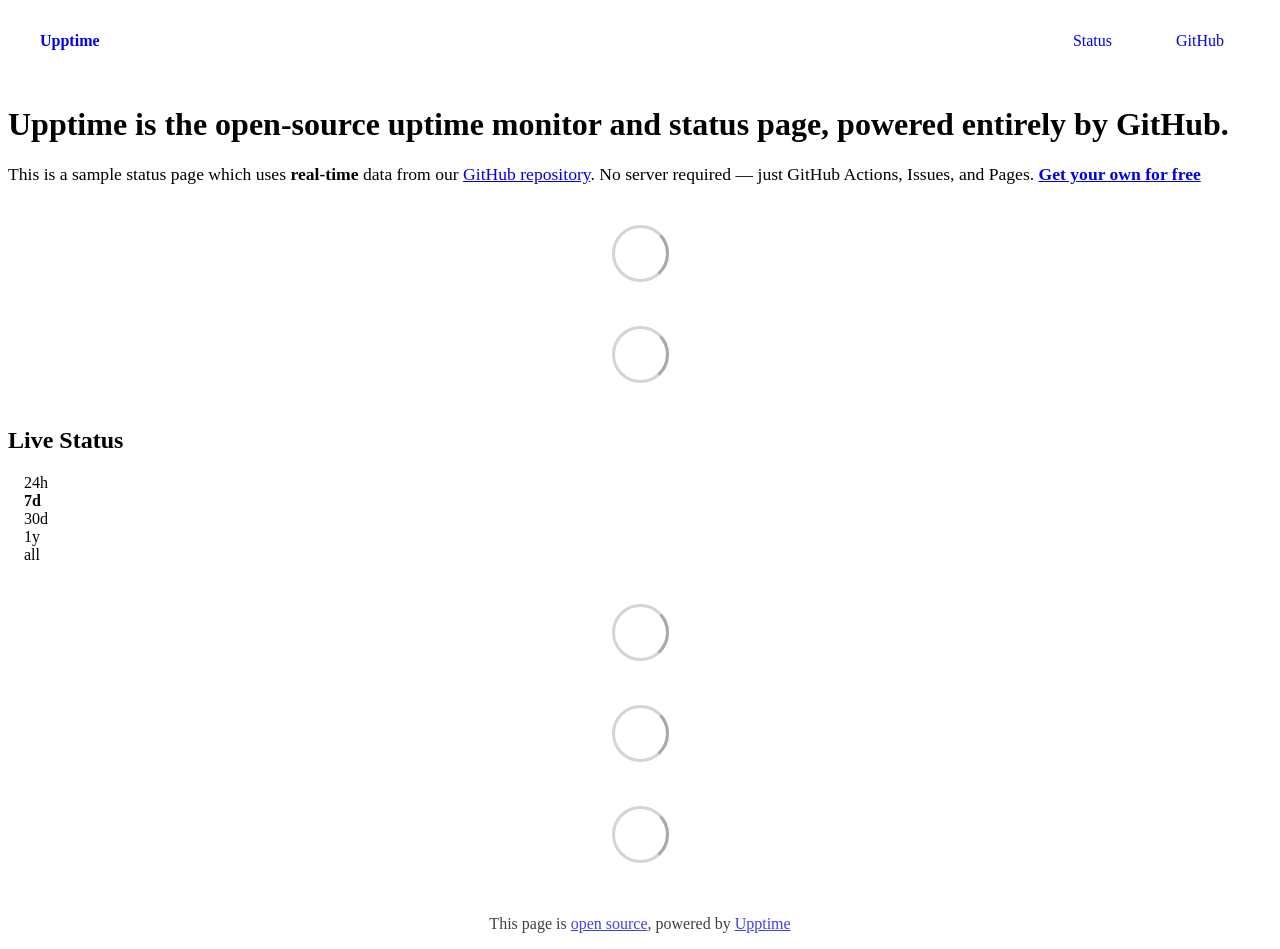
==== index.html @ 529dd0ad "Initialize gh-pages" ====
<!DOCTYPE html> <html lang=en> <head> <meta charset=utf-8> <meta content="width=device-width,initial-scale=1" name=viewport> <meta content=#333333 name=theme-color> <base href=/ > <link href=manifest.json rel=manifest crossorigin=use-credentials> <script>__SAPPER__={baseUrl:"",preloaded:[void 0,{}]};if('serviceWorker' in navigator)navigator.serviceWorker.register('/service-worker.js');(function(){try{eval("async function x(){}");var main="/client/client.cb2ce152.js"}catch(e){main="/client/legacy/client.206c30a7.js"};var s=document.createElement("script");try{new Function("if(0)import('')")();s.src=main;s.type="module";s.crossOrigin="use-credentials";}catch(e){s.src="/client/shimport@2.0.5.js";s.setAttribute("data-main",main);}document.head.appendChild(s);}());</script> <link href=client/client-31a52aa5.css rel=stylesheet><link href=client/createOctokit-a85f76c7.css rel=stylesheet><link href=client/index-b0b6455a.css rel=stylesheet> <title>Upptime</title> <script>// If `prefers-color-scheme` is not supported, fall back to light mode.
      // In this case, light.css will be downloaded with `highest` priority.
      if (typeof window !== "undefined" && typeof document !== "undefined" && "matchMedia" in window && window.matchMedia('(prefers-color-scheme: dark)').media === 'not all') {
        document.documentElement.style.display = 'none';
        document.head.insertAdjacentHTML(
          'beforeend',
          '<link rel="stylesheet" href={`${config.path}/themes/light.css`} onload="document.documentElement.style.display = \'\'">',
        );
      } </script> <link href=https://demo.upptime.js.org/themes/light.css rel=stylesheet media=(prefers-color-scheme:light)> <link href=https://demo.upptime.js.org/themes/dark.css rel=stylesheet media=(prefers-color-scheme:dark)><link href=https://demo.upptime.js.org/global.css rel=stylesheet><link href=https://raw.githubusercontent.com/upptime/upptime/master/assets/upptime-icon.svg rel=icon type=image/svg><link href=/logo-192.png rel=icon type=image/png> <link href=/client/client.cb2ce152.js rel=modulepreload as=script crossorigin=use-credentials><link href=/client/client-31a52aa5.css rel=preload as=style><link href=/client/index.ce250b01.js rel=modulepreload as=script crossorigin=use-credentials><link href=/client/createOctokit.9f2df773.js rel=modulepreload as=script crossorigin=use-credentials><link href=/client/inject_styles.803b7e80.js rel=modulepreload as=script crossorigin=use-credentials><link href=/client/createOctokit-a85f76c7.css rel=preload as=style><link href=/client/index-b0b6455a.css rel=preload as=style></head> <body> <div id=sapper> <nav class=svelte-a08hsz><div class="svelte-a08hsz container"><div><a href=https://demo.upptime.js.org class="svelte-a08hsz logo"><img alt="" class=svelte-a08hsz src=https://raw.githubusercontent.com/upptime/upptime.js.org/master/static/img/icon.svg> <div>Upptime</div></a></div> <ul class=svelte-a08hsz><li><a href=/ class=svelte-a08hsz target=_self aria-current=page>Status</a> <li><a href=https://github.com/upptime/upptime class=svelte-a08hsz target=_self>GitHub</a> </li> </ul></div> </nav> <main class=container> <header class=svelte-ngkazm><h1><strong>Upptime</strong> is the open-source uptime monitor and status page, powered entirely by GitHub.</h1> <p class="svelte-ngkazm lead">This is a sample status page which uses <strong>real-time</strong> data from our <a href=https://github.com/upptime/upptime>GitHub repository</a>. No server required — just GitHub Actions, Issues, and Pages. <a href=https://github.com/upptime/upptime><strong>Get your own for free</strong></a></header> <section class=svelte-8lnl4f><div class="svelte-68jxue loading"><svg class=svelte-68jxue height=38 stroke=#aaa width=38 xmlns=http://www.w3.org/2000/svg><g fill=none fill-rule=evenodd><g stroke-width=2 transform="translate(1 1)"><circle cx=18 cy=18 r=18 stroke-opacity=.5></circle><path d="M36 18c0-9.94-8.06-18-18-18"><animateTransform attributeName=transform dur=1s from="0 18 18" repeatCount=indefinite to="360 18 18" type=rotate></animateTransform></path></g></g></svg></div> </section> <section class=svelte-8lnl4f><div class="svelte-68jxue loading"><svg class=svelte-68jxue height=38 stroke=#aaa width=38 xmlns=http://www.w3.org/2000/svg><g fill=none fill-rule=evenodd><g stroke-width=2 transform="translate(1 1)"><circle cx=18 cy=18 r=18 stroke-opacity=.5></circle><path d="M36 18c0-9.94-8.06-18-18-18"><animateTransform attributeName=transform dur=1s from="0 18 18" repeatCount=indefinite to="360 18 18" type=rotate></animateTransform></path></g></g></svg></div> </section> <div class="svelte-fqsq6s f changed"><h2>Live Status</h2> <form class="svelte-fqsq6s f r"><div><input class=svelte-fqsq6s id=data_day name=d type=radio value=day><label class=svelte-fqsq6s for=data_day>24h</label></div> <div><input class=svelte-fqsq6s id=data_week name=d type=radio value=week checked><label class=svelte-fqsq6s for=data_week>7d</label></div> <div><input class=svelte-fqsq6s id=data_month name=d type=radio value=month><label class=svelte-fqsq6s for=data_month>30d</label></div> <div><input class=svelte-fqsq6s id=data_year name=d type=radio value=year><label class=svelte-fqsq6s for=data_year>1y</label></div> <div><input class=svelte-fqsq6s id=data_all name=d type=radio value=all><label class=svelte-fqsq6s for=data_all>all</label></div></form></div> <section class="svelte-fqsq6s live-status"><div class="svelte-68jxue loading"><svg class=svelte-68jxue height=38 stroke=#aaa width=38 xmlns=http://www.w3.org/2000/svg><g fill=none fill-rule=evenodd><g stroke-width=2 transform="translate(1 1)"><circle cx=18 cy=18 r=18 stroke-opacity=.5></circle><path d="M36 18c0-9.94-8.06-18-18-18"><animateTransform attributeName=transform dur=1s from="0 18 18" repeatCount=indefinite to="360 18 18" type=rotate></animateTransform></path></g></g></svg></div> </section> <section><div class="svelte-68jxue loading"><svg class=svelte-68jxue height=38 stroke=#aaa width=38 xmlns=http://www.w3.org/2000/svg><g fill=none fill-rule=evenodd><g stroke-width=2 transform="translate(1 1)"><circle cx=18 cy=18 r=18 stroke-opacity=.5></circle><path d="M36 18c0-9.94-8.06-18-18-18"><animateTransform attributeName=transform dur=1s from="0 18 18" repeatCount=indefinite to="360 18 18" type=rotate></animateTransform></path></g></g></svg></div> </section> <section><div class="svelte-68jxue loading"><svg class=svelte-68jxue height=38 stroke=#aaa width=38 xmlns=http://www.w3.org/2000/svg><g fill=none fill-rule=evenodd><g stroke-width=2 transform="translate(1 1)"><circle cx=18 cy=18 r=18 stroke-opacity=.5></circle><path d="M36 18c0-9.94-8.06-18-18-18"><animateTransform attributeName=transform dur=1s from="0 18 18" repeatCount=indefinite to="360 18 18" type=rotate></animateTransform></path></g></g></svg></div></section></main> <footer class=svelte-jbr799><p>This page is <a href=https://github.com/upptime/upptime>open source</a>, powered by <a href=https://upptime.js.org>Upptime</a></p> </footer></div> <script> try {
        if (typeof window !== "undefined" && window.navigator && navigator.serviceWorker) {
          navigator.serviceWorker.getRegistrations().then(function (registrations) {
            for (let registration of registrations) {
              registration.unregister();
            }
          });
        }
        if (typeof window !== "undefined" && "caches" in window) {
          caches.keys().then(function (keyList) {
            return Promise.all(
              keyList.map(function (key) {
                return caches.delete(key);
              })
            );
          });
        }
      } catch (error) {} </script>
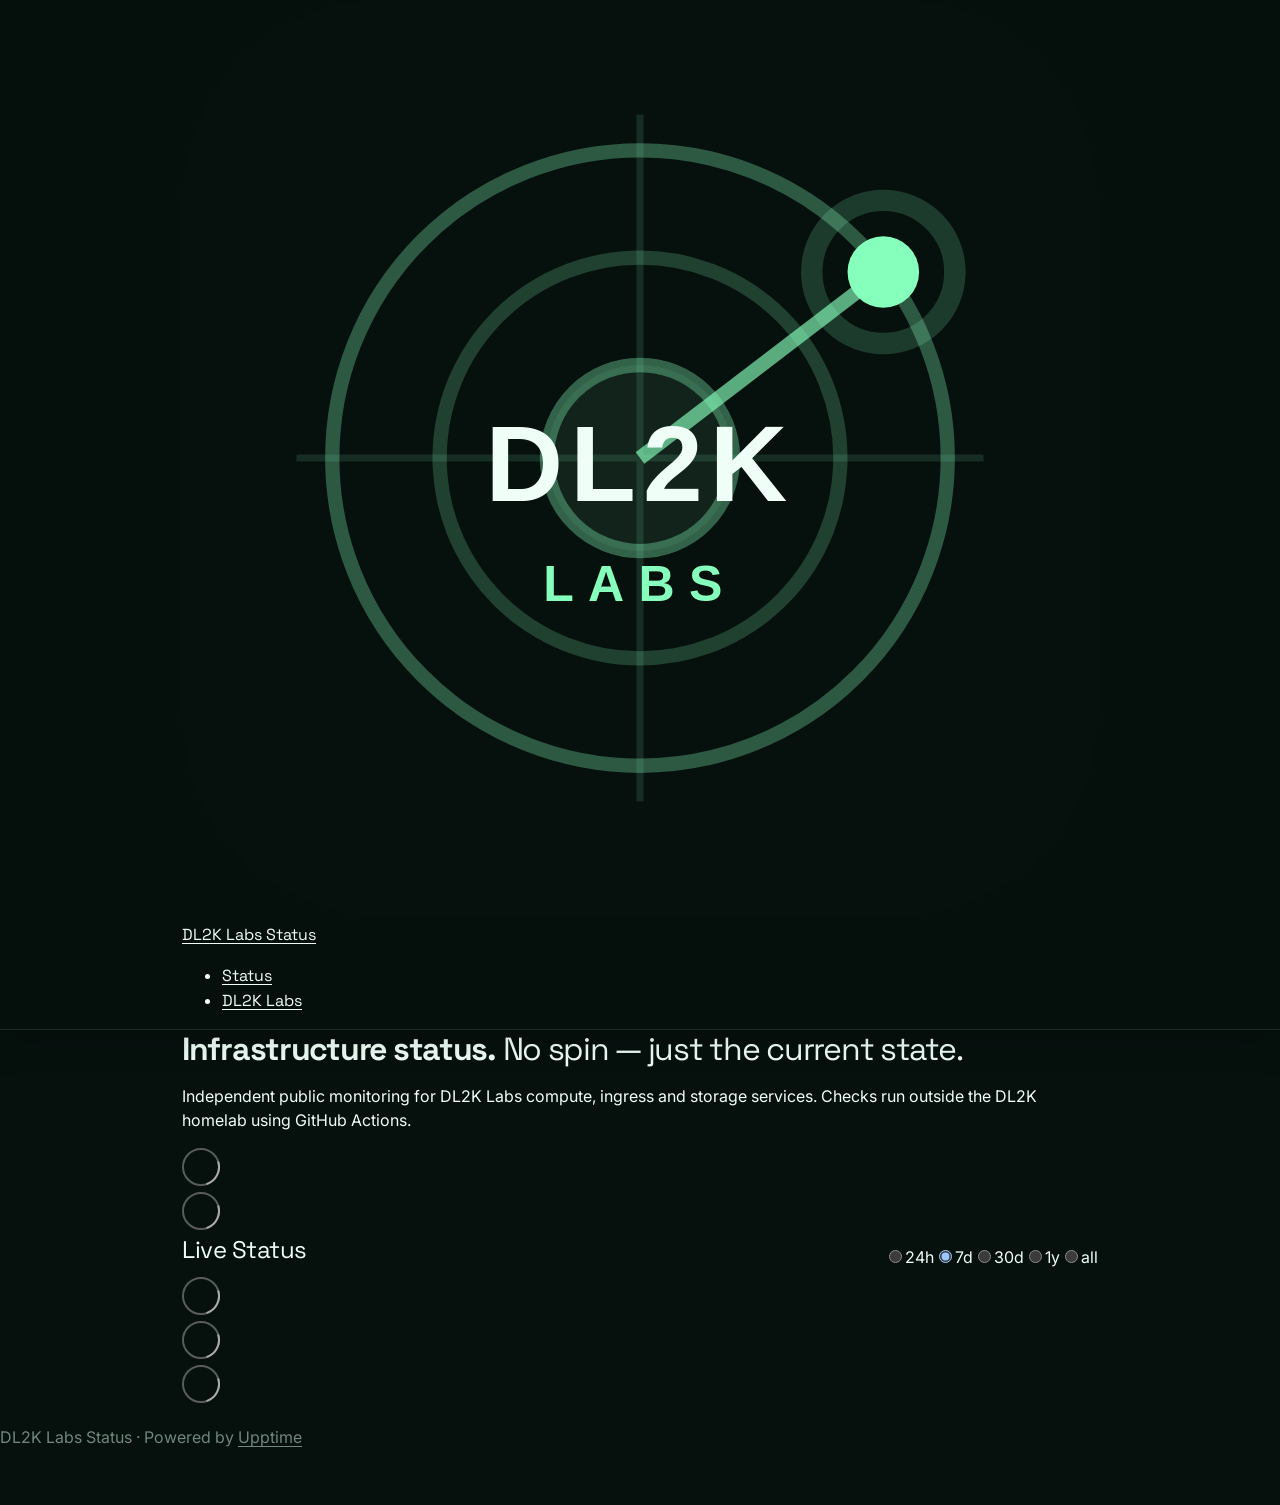
==== commit cf01805d: "deploy: d596fcc465386e7c47eb6f2a644fae787f3af23a" ====
--- a/index.html
+++ b/index.html
@@ -1,12 +1,4 @@
-<!DOCTYPE html> <html lang=en> <head> <meta charset=utf-8> <meta content="width=device-width,initial-scale=1" name=viewport> <meta content=#333333 name=theme-color> <base href=/ > <link href=manifest.json rel=manifest crossorigin=use-credentials> <script>__SAPPER__={baseUrl:"",preloaded:[void 0,{}]};if('serviceWorker' in navigator)navigator.serviceWorker.register('/service-worker.js');(function(){try{eval("async function x(){}");var main="/client/client.cb2ce152.js"}catch(e){main="/client/legacy/client.206c30a7.js"};var s=document.createElement("script");try{new Function("if(0)import('')")();s.src=main;s.type="module";s.crossOrigin="use-credentials";}catch(e){s.src="/client/shimport@2.0.5.js";s.setAttribute("data-main",main);}document.head.appendChild(s);}());</script> <link href=client/client-31a52aa5.css rel=stylesheet><link href=client/createOctokit-a85f76c7.css rel=stylesheet><link href=client/index-b0b6455a.css rel=stylesheet> <title>Upptime</title> <script>// If `prefers-color-scheme` is not supported, fall back to light mode.
-      // In this case, light.css will be downloaded with `highest` priority.
-      if (typeof window !== "undefined" && typeof document !== "undefined" && "matchMedia" in window && window.matchMedia('(prefers-color-scheme: dark)').media === 'not all') {
-        document.documentElement.style.display = 'none';
-        document.head.insertAdjacentHTML(
-          'beforeend',
-          '<link rel="stylesheet" href={`${config.path}/themes/light.css`} onload="document.documentElement.style.display = \'\'">',
-        );
-      } </script> <link href=https://demo.upptime.js.org/themes/light.css rel=stylesheet media=(prefers-color-scheme:light)> <link href=https://demo.upptime.js.org/themes/dark.css rel=stylesheet media=(prefers-color-scheme:dark)><link href=https://demo.upptime.js.org/global.css rel=stylesheet><link href=https://raw.githubusercontent.com/upptime/upptime/master/assets/upptime-icon.svg rel=icon type=image/svg><link href=/logo-192.png rel=icon type=image/png> <link href=/client/client.cb2ce152.js rel=modulepreload as=script crossorigin=use-credentials><link href=/client/client-31a52aa5.css rel=preload as=style><link href=/client/index.ce250b01.js rel=modulepreload as=script crossorigin=use-credentials><link href=/client/createOctokit.9f2df773.js rel=modulepreload as=script crossorigin=use-credentials><link href=/client/inject_styles.803b7e80.js rel=modulepreload as=script crossorigin=use-credentials><link href=/client/createOctokit-a85f76c7.css rel=preload as=style><link href=/client/index-b0b6455a.css rel=preload as=style></head> <body> <div id=sapper> <nav class=svelte-a08hsz><div class="svelte-a08hsz container"><div><a href=https://demo.upptime.js.org class="svelte-a08hsz logo"><img alt="" class=svelte-a08hsz src=https://raw.githubusercontent.com/upptime/upptime.js.org/master/static/img/icon.svg> <div>Upptime</div></a></div> <ul class=svelte-a08hsz><li><a href=/ class=svelte-a08hsz target=_self aria-current=page>Status</a> <li><a href=https://github.com/upptime/upptime class=svelte-a08hsz target=_self>GitHub</a> </li> </ul></div> </nav> <main class=container> <header class=svelte-ngkazm><h1><strong>Upptime</strong> is the open-source uptime monitor and status page, powered entirely by GitHub.</h1> <p class="svelte-ngkazm lead">This is a sample status page which uses <strong>real-time</strong> data from our <a href=https://github.com/upptime/upptime>GitHub repository</a>. No server required — just GitHub Actions, Issues, and Pages. <a href=https://github.com/upptime/upptime><strong>Get your own for free</strong></a></header> <section class=svelte-8lnl4f><div class="svelte-68jxue loading"><svg class=svelte-68jxue height=38 stroke=#aaa width=38 xmlns=http://www.w3.org/2000/svg><g fill=none fill-rule=evenodd><g stroke-width=2 transform="translate(1 1)"><circle cx=18 cy=18 r=18 stroke-opacity=.5></circle><path d="M36 18c0-9.94-8.06-18-18-18"><animateTransform attributeName=transform dur=1s from="0 18 18" repeatCount=indefinite to="360 18 18" type=rotate></animateTransform></path></g></g></svg></div> </section> <section class=svelte-8lnl4f><div class="svelte-68jxue loading"><svg class=svelte-68jxue height=38 stroke=#aaa width=38 xmlns=http://www.w3.org/2000/svg><g fill=none fill-rule=evenodd><g stroke-width=2 transform="translate(1 1)"><circle cx=18 cy=18 r=18 stroke-opacity=.5></circle><path d="M36 18c0-9.94-8.06-18-18-18"><animateTransform attributeName=transform dur=1s from="0 18 18" repeatCount=indefinite to="360 18 18" type=rotate></animateTransform></path></g></g></svg></div> </section> <div class="svelte-fqsq6s f changed"><h2>Live Status</h2> <form class="svelte-fqsq6s f r"><div><input class=svelte-fqsq6s id=data_day name=d type=radio value=day><label class=svelte-fqsq6s for=data_day>24h</label></div> <div><input class=svelte-fqsq6s id=data_week name=d type=radio value=week checked><label class=svelte-fqsq6s for=data_week>7d</label></div> <div><input class=svelte-fqsq6s id=data_month name=d type=radio value=month><label class=svelte-fqsq6s for=data_month>30d</label></div> <div><input class=svelte-fqsq6s id=data_year name=d type=radio value=year><label class=svelte-fqsq6s for=data_year>1y</label></div> <div><input class=svelte-fqsq6s id=data_all name=d type=radio value=all><label class=svelte-fqsq6s for=data_all>all</label></div></form></div> <section class="svelte-fqsq6s live-status"><div class="svelte-68jxue loading"><svg class=svelte-68jxue height=38 stroke=#aaa width=38 xmlns=http://www.w3.org/2000/svg><g fill=none fill-rule=evenodd><g stroke-width=2 transform="translate(1 1)"><circle cx=18 cy=18 r=18 stroke-opacity=.5></circle><path d="M36 18c0-9.94-8.06-18-18-18"><animateTransform attributeName=transform dur=1s from="0 18 18" repeatCount=indefinite to="360 18 18" type=rotate></animateTransform></path></g></g></svg></div> </section> <section><div class="svelte-68jxue loading"><svg class=svelte-68jxue height=38 stroke=#aaa width=38 xmlns=http://www.w3.org/2000/svg><g fill=none fill-rule=evenodd><g stroke-width=2 transform="translate(1 1)"><circle cx=18 cy=18 r=18 stroke-opacity=.5></circle><path d="M36 18c0-9.94-8.06-18-18-18"><animateTransform attributeName=transform dur=1s from="0 18 18" repeatCount=indefinite to="360 18 18" type=rotate></animateTransform></path></g></g></svg></div> </section> <section><div class="svelte-68jxue loading"><svg class=svelte-68jxue height=38 stroke=#aaa width=38 xmlns=http://www.w3.org/2000/svg><g fill=none fill-rule=evenodd><g stroke-width=2 transform="translate(1 1)"><circle cx=18 cy=18 r=18 stroke-opacity=.5></circle><path d="M36 18c0-9.94-8.06-18-18-18"><animateTransform attributeName=transform dur=1s from="0 18 18" repeatCount=indefinite to="360 18 18" type=rotate></animateTransform></path></g></g></svg></div></section></main> <footer class=svelte-jbr799><p>This page is <a href=https://github.com/upptime/upptime>open source</a>, powered by <a href=https://upptime.js.org>Upptime</a></p> </footer></div> <script> try {
+<!DOCTYPE html> <html lang=en> <head> <meta charset=utf-8> <meta content="width=device-width,initial-scale=1" name=viewport> <meta content=#333333 name=theme-color> <base href=/dl2k-labs-status/ > <link href=manifest.json rel=manifest crossorigin=use-credentials> <script>__SAPPER__={baseUrl:"/dl2k-labs-status",preloaded:[void 0,{}]};if('serviceWorker' in navigator)navigator.serviceWorker.register('/dl2k-labs-status/service-worker.js');(function(){try{eval("async function x(){}");var main="/dl2k-labs-status/client/client.25632f0f.js"}catch(e){main="/dl2k-labs-status/client/legacy/client.20a07dde.js"};var s=document.createElement("script");try{new Function("if(0)import('')")();s.src=main;s.type="module";s.crossOrigin="use-credentials";}catch(e){s.src="/dl2k-labs-status/client/shimport@2.0.5.js";s.setAttribute("data-main",main);}document.head.appendChild(s);}());</script> <link href=client/client-31a52aa5.css rel=stylesheet><link href=client/createOctokit-a85f76c7.css rel=stylesheet><link href=client/index-b0b6455a.css rel=stylesheet> <title>DL2K Labs Status</title><link href=https://dl2klab.github.io/dl2k-labs-status/dl2k-theme.css rel=stylesheet><link href=https://dl2klab.github.io/dl2k-labs-status/global.css rel=stylesheet><link href=https://dl2klab.github.io/dl2k-labs-status/dl2k-status-logo.svg rel=icon type=image/svg><link href=/logo-192.png rel=icon type=image/png><meta content="Public uptime, response-time and incident history for DL2K Labs infrastructure." name=description><meta content=#06100d name=theme-color><meta content=dark name=color-scheme><meta content="noindex, nofollow" name=robots> <link href=/dl2k-labs-status/client/client.25632f0f.js rel=modulepreload as=script crossorigin=use-credentials><link href=/dl2k-labs-status/client/client-31a52aa5.css rel=preload as=style><link href=/dl2k-labs-status/client/index.ac2a784e.js rel=modulepreload as=script crossorigin=use-credentials><link href=/dl2k-labs-status/client/createOctokit.62105e0c.js rel=modulepreload as=script crossorigin=use-credentials><link href=/dl2k-labs-status/client/inject_styles.803b7e80.js rel=modulepreload as=script crossorigin=use-credentials><link href=/dl2k-labs-status/client/createOctokit-a85f76c7.css rel=preload as=style><link href=/dl2k-labs-status/client/index-b0b6455a.css rel=preload as=style></head> <body> <div id=sapper> <nav class=svelte-a08hsz><div class="svelte-a08hsz container"><div><a href=https://dl2klab.github.io/dl2k-labs-status class="svelte-a08hsz logo"><img alt="" class=svelte-a08hsz src=https://dl2klab.github.io/dl2k-labs-status/dl2k-status-logo.svg> <div>DL2K Labs Status</div></a></div> <ul class=svelte-a08hsz><li><a href=/dl2k-labs-status/ class=svelte-a08hsz target=_self>Status</a> <li><a href=https://dl2klab.co.za/ class=svelte-a08hsz target=_self>DL2K Labs</a> </li> </ul></div> </nav> <main class=container> <header class=svelte-ngkazm><h1><strong>Infrastructure status.</strong> No spin — just the current state.</h1> <p class="svelte-ngkazm lead">Independent public monitoring for DL2K Labs compute, ingress and storage services. Checks run outside the DL2K homelab using GitHub Actions.</header> <section class=svelte-8lnl4f><div class="svelte-68jxue loading"><svg class=svelte-68jxue height=38 stroke=#aaa width=38 xmlns=http://www.w3.org/2000/svg><g fill=none fill-rule=evenodd><g stroke-width=2 transform="translate(1 1)"><circle cx=18 cy=18 r=18 stroke-opacity=.5></circle><path d="M36 18c0-9.94-8.06-18-18-18"><animateTransform attributeName=transform dur=1s from="0 18 18" repeatCount=indefinite to="360 18 18" type=rotate></animateTransform></path></g></g></svg></div> </section> <section class=svelte-8lnl4f><div class="svelte-68jxue loading"><svg class=svelte-68jxue height=38 stroke=#aaa width=38 xmlns=http://www.w3.org/2000/svg><g fill=none fill-rule=evenodd><g stroke-width=2 transform="translate(1 1)"><circle cx=18 cy=18 r=18 stroke-opacity=.5></circle><path d="M36 18c0-9.94-8.06-18-18-18"><animateTransform attributeName=transform dur=1s from="0 18 18" repeatCount=indefinite to="360 18 18" type=rotate></animateTransform></path></g></g></svg></div> </section> <div class="svelte-fqsq6s f changed"><h2>Live Status</h2> <form class="svelte-fqsq6s f r"><div><input class=svelte-fqsq6s id=data_day name=d type=radio value=day><label class=svelte-fqsq6s for=data_day>24h</label></div> <div><input class=svelte-fqsq6s id=data_week name=d type=radio value=week checked><label class=svelte-fqsq6s for=data_week>7d</label></div> <div><input class=svelte-fqsq6s id=data_month name=d type=radio value=month><label class=svelte-fqsq6s for=data_month>30d</label></div> <div><input class=svelte-fqsq6s id=data_year name=d type=radio value=year><label class=svelte-fqsq6s for=data_year>1y</label></div> <div><input class=svelte-fqsq6s id=data_all name=d type=radio value=all><label class=svelte-fqsq6s for=data_all>all</label></div></form></div> <section class="svelte-fqsq6s live-status"><div class="svelte-68jxue loading"><svg class=svelte-68jxue height=38 stroke=#aaa width=38 xmlns=http://www.w3.org/2000/svg><g fill=none fill-rule=evenodd><g stroke-width=2 transform="translate(1 1)"><circle cx=18 cy=18 r=18 stroke-opacity=.5></circle><path d="M36 18c0-9.94-8.06-18-18-18"><animateTransform attributeName=transform dur=1s from="0 18 18" repeatCount=indefinite to="360 18 18" type=rotate></animateTransform></path></g></g></svg></div> </section> <section><div class="svelte-68jxue loading"><svg class=svelte-68jxue height=38 stroke=#aaa width=38 xmlns=http://www.w3.org/2000/svg><g fill=none fill-rule=evenodd><g stroke-width=2 transform="translate(1 1)"><circle cx=18 cy=18 r=18 stroke-opacity=.5></circle><path d="M36 18c0-9.94-8.06-18-18-18"><animateTransform attributeName=transform dur=1s from="0 18 18" repeatCount=indefinite to="360 18 18" type=rotate></animateTransform></path></g></g></svg></div> </section> <section><div class="svelte-68jxue loading"><svg class=svelte-68jxue height=38 stroke=#aaa width=38 xmlns=http://www.w3.org/2000/svg><g fill=none fill-rule=evenodd><g stroke-width=2 transform="translate(1 1)"><circle cx=18 cy=18 r=18 stroke-opacity=.5></circle><path d="M36 18c0-9.94-8.06-18-18-18"><animateTransform attributeName=transform dur=1s from="0 18 18" repeatCount=indefinite to="360 18 18" type=rotate></animateTransform></path></g></g></svg></div></section></main> <footer class=svelte-jbr799><p>DL2K Labs Status · Powered by <a href=https://upptime.js.org>Upptime</a></p> </footer></div> <script> try {
         if (typeof window !== "undefined" && window.navigator && navigator.serviceWorker) {
           navigator.serviceWorker.getRegistrations().then(function (registrations) {
             for (let registration of registrations) {
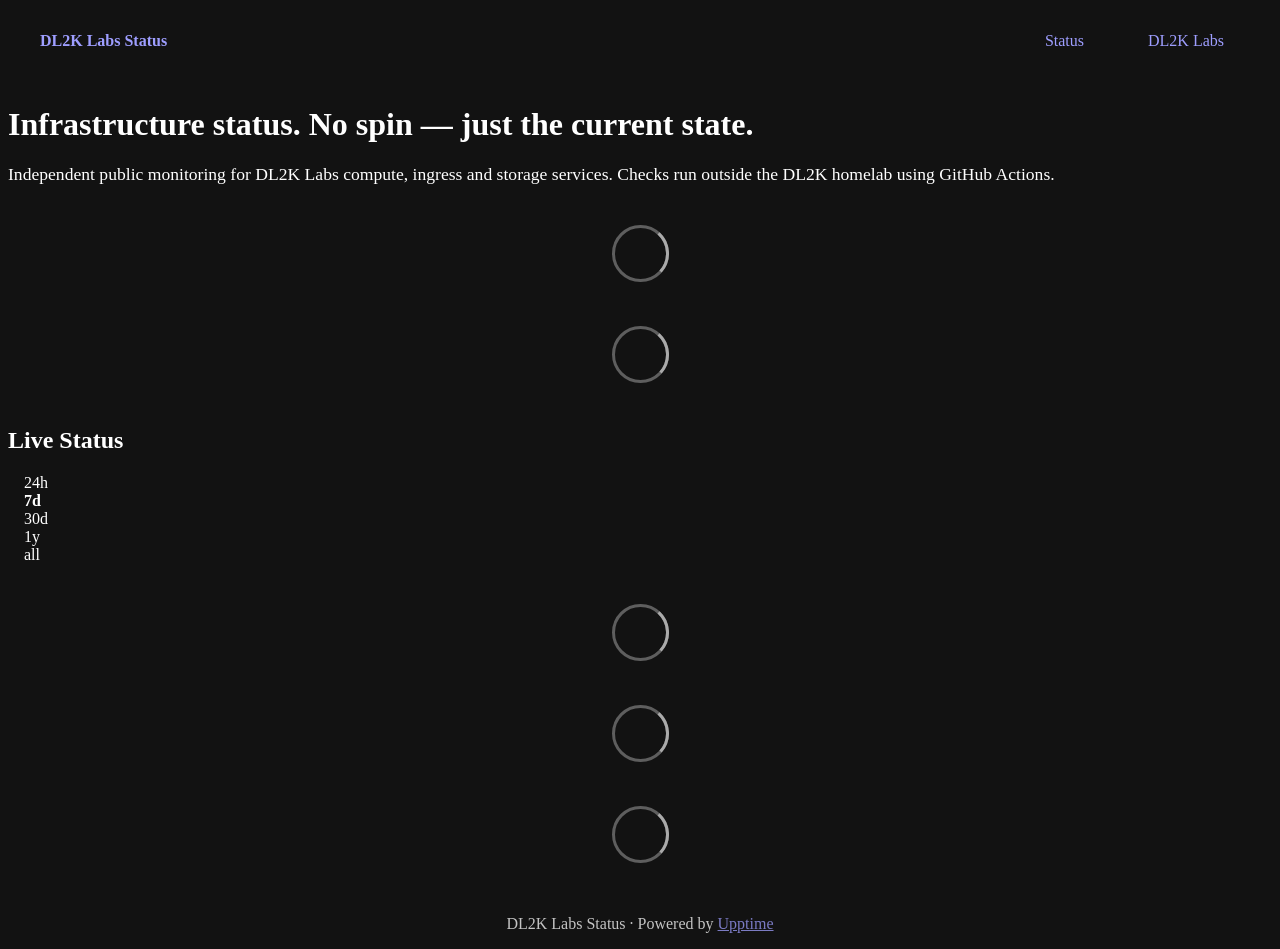
==== commit 85042b2a: "deploy: 910df0f49b34c53a518e9af2da47f4e619d2e22a" ====
--- a/index.html
+++ b/index.html
@@ -1,4 +1,4 @@
-<!DOCTYPE html> <html lang=en> <head> <meta charset=utf-8> <meta content="width=device-width,initial-scale=1" name=viewport> <meta content=#333333 name=theme-color> <base href=/dl2k-labs-status/ > <link href=manifest.json rel=manifest crossorigin=use-credentials> <script>__SAPPER__={baseUrl:"/dl2k-labs-status",preloaded:[void 0,{}]};if('serviceWorker' in navigator)navigator.serviceWorker.register('/dl2k-labs-status/service-worker.js');(function(){try{eval("async function x(){}");var main="/dl2k-labs-status/client/client.25632f0f.js"}catch(e){main="/dl2k-labs-status/client/legacy/client.20a07dde.js"};var s=document.createElement("script");try{new Function("if(0)import('')")();s.src=main;s.type="module";s.crossOrigin="use-credentials";}catch(e){s.src="/dl2k-labs-status/client/shimport@2.0.5.js";s.setAttribute("data-main",main);}document.head.appendChild(s);}());</script> <link href=client/client-31a52aa5.css rel=stylesheet><link href=client/createOctokit-a85f76c7.css rel=stylesheet><link href=client/index-b0b6455a.css rel=stylesheet> <title>DL2K Labs Status</title><link href=https://dl2klab.github.io/dl2k-labs-status/dl2k-theme.css rel=stylesheet><link href=https://dl2klab.github.io/dl2k-labs-status/global.css rel=stylesheet><link href=https://dl2klab.github.io/dl2k-labs-status/dl2k-status-logo.svg rel=icon type=image/svg><link href=/logo-192.png rel=icon type=image/png><meta content="Public uptime, response-time and incident history for DL2K Labs infrastructure." name=description><meta content=#06100d name=theme-color><meta content=dark name=color-scheme><meta content="noindex, nofollow" name=robots> <link href=/dl2k-labs-status/client/client.25632f0f.js rel=modulepreload as=script crossorigin=use-credentials><link href=/dl2k-labs-status/client/client-31a52aa5.css rel=preload as=style><link href=/dl2k-labs-status/client/index.ac2a784e.js rel=modulepreload as=script crossorigin=use-credentials><link href=/dl2k-labs-status/client/createOctokit.62105e0c.js rel=modulepreload as=script crossorigin=use-credentials><link href=/dl2k-labs-status/client/inject_styles.803b7e80.js rel=modulepreload as=script crossorigin=use-credentials><link href=/dl2k-labs-status/client/createOctokit-a85f76c7.css rel=preload as=style><link href=/dl2k-labs-status/client/index-b0b6455a.css rel=preload as=style></head> <body> <div id=sapper> <nav class=svelte-a08hsz><div class="svelte-a08hsz container"><div><a href=https://dl2klab.github.io/dl2k-labs-status class="svelte-a08hsz logo"><img alt="" class=svelte-a08hsz src=https://dl2klab.github.io/dl2k-labs-status/dl2k-status-logo.svg> <div>DL2K Labs Status</div></a></div> <ul class=svelte-a08hsz><li><a href=/dl2k-labs-status/ class=svelte-a08hsz target=_self>Status</a> <li><a href=https://dl2klab.co.za/ class=svelte-a08hsz target=_self>DL2K Labs</a> </li> </ul></div> </nav> <main class=container> <header class=svelte-ngkazm><h1><strong>Infrastructure status.</strong> No spin — just the current state.</h1> <p class="svelte-ngkazm lead">Independent public monitoring for DL2K Labs compute, ingress and storage services. Checks run outside the DL2K homelab using GitHub Actions.</header> <section class=svelte-8lnl4f><div class="svelte-68jxue loading"><svg class=svelte-68jxue height=38 stroke=#aaa width=38 xmlns=http://www.w3.org/2000/svg><g fill=none fill-rule=evenodd><g stroke-width=2 transform="translate(1 1)"><circle cx=18 cy=18 r=18 stroke-opacity=.5></circle><path d="M36 18c0-9.94-8.06-18-18-18"><animateTransform attributeName=transform dur=1s from="0 18 18" repeatCount=indefinite to="360 18 18" type=rotate></animateTransform></path></g></g></svg></div> </section> <section class=svelte-8lnl4f><div class="svelte-68jxue loading"><svg class=svelte-68jxue height=38 stroke=#aaa width=38 xmlns=http://www.w3.org/2000/svg><g fill=none fill-rule=evenodd><g stroke-width=2 transform="translate(1 1)"><circle cx=18 cy=18 r=18 stroke-opacity=.5></circle><path d="M36 18c0-9.94-8.06-18-18-18"><animateTransform attributeName=transform dur=1s from="0 18 18" repeatCount=indefinite to="360 18 18" type=rotate></animateTransform></path></g></g></svg></div> </section> <div class="svelte-fqsq6s f changed"><h2>Live Status</h2> <form class="svelte-fqsq6s f r"><div><input class=svelte-fqsq6s id=data_day name=d type=radio value=day><label class=svelte-fqsq6s for=data_day>24h</label></div> <div><input class=svelte-fqsq6s id=data_week name=d type=radio value=week checked><label class=svelte-fqsq6s for=data_week>7d</label></div> <div><input class=svelte-fqsq6s id=data_month name=d type=radio value=month><label class=svelte-fqsq6s for=data_month>30d</label></div> <div><input class=svelte-fqsq6s id=data_year name=d type=radio value=year><label class=svelte-fqsq6s for=data_year>1y</label></div> <div><input class=svelte-fqsq6s id=data_all name=d type=radio value=all><label class=svelte-fqsq6s for=data_all>all</label></div></form></div> <section class="svelte-fqsq6s live-status"><div class="svelte-68jxue loading"><svg class=svelte-68jxue height=38 stroke=#aaa width=38 xmlns=http://www.w3.org/2000/svg><g fill=none fill-rule=evenodd><g stroke-width=2 transform="translate(1 1)"><circle cx=18 cy=18 r=18 stroke-opacity=.5></circle><path d="M36 18c0-9.94-8.06-18-18-18"><animateTransform attributeName=transform dur=1s from="0 18 18" repeatCount=indefinite to="360 18 18" type=rotate></animateTransform></path></g></g></svg></div> </section> <section><div class="svelte-68jxue loading"><svg class=svelte-68jxue height=38 stroke=#aaa width=38 xmlns=http://www.w3.org/2000/svg><g fill=none fill-rule=evenodd><g stroke-width=2 transform="translate(1 1)"><circle cx=18 cy=18 r=18 stroke-opacity=.5></circle><path d="M36 18c0-9.94-8.06-18-18-18"><animateTransform attributeName=transform dur=1s from="0 18 18" repeatCount=indefinite to="360 18 18" type=rotate></animateTransform></path></g></g></svg></div> </section> <section><div class="svelte-68jxue loading"><svg class=svelte-68jxue height=38 stroke=#aaa width=38 xmlns=http://www.w3.org/2000/svg><g fill=none fill-rule=evenodd><g stroke-width=2 transform="translate(1 1)"><circle cx=18 cy=18 r=18 stroke-opacity=.5></circle><path d="M36 18c0-9.94-8.06-18-18-18"><animateTransform attributeName=transform dur=1s from="0 18 18" repeatCount=indefinite to="360 18 18" type=rotate></animateTransform></path></g></g></svg></div></section></main> <footer class=svelte-jbr799><p>DL2K Labs Status · Powered by <a href=https://upptime.js.org>Upptime</a></p> </footer></div> <script> try {
+<!DOCTYPE html> <html lang=en> <head> <meta charset=utf-8> <meta content="width=device-width,initial-scale=1" name=viewport> <meta content=#333333 name=theme-color> <base href=/ > <link href=manifest.json rel=manifest crossorigin=use-credentials> <script>__SAPPER__={baseUrl:"",preloaded:[void 0,{}]};if('serviceWorker' in navigator)navigator.serviceWorker.register('/service-worker.js');(function(){try{eval("async function x(){}");var main="/client/client.c43b6a86.js"}catch(e){main="/client/legacy/client.50f503c2.js"};var s=document.createElement("script");try{new Function("if(0)import('')")();s.src=main;s.type="module";s.crossOrigin="use-credentials";}catch(e){s.src="/client/shimport@2.0.5.js";s.setAttribute("data-main",main);}document.head.appendChild(s);}());</script> <link href=client/client-31a52aa5.css rel=stylesheet><link href=client/createOctokit-a85f76c7.css rel=stylesheet><link href=client/index-b0b6455a.css rel=stylesheet> <title>DL2K Labs Status</title><link href=https://status.dl2klab.co.za/dl2k-theme.css rel=stylesheet><link href=https://status.dl2klab.co.za/global.css rel=stylesheet><link href=https://status.dl2klab.co.za/dl2k-status-logo.svg rel=icon type=image/svg><link href=/logo-192.png rel=icon type=image/png><meta content="Public uptime, response-time and incident history for DL2K Labs infrastructure." name=description><meta content=#06100d name=theme-color><meta content=dark name=color-scheme> <link href=/client/client.c43b6a86.js rel=modulepreload as=script crossorigin=use-credentials><link href=/client/client-31a52aa5.css rel=preload as=style><link href=/client/index.96205c2a.js rel=modulepreload as=script crossorigin=use-credentials><link href=/client/createOctokit.a9c97ff4.js rel=modulepreload as=script crossorigin=use-credentials><link href=/client/inject_styles.803b7e80.js rel=modulepreload as=script crossorigin=use-credentials><link href=/client/createOctokit-a85f76c7.css rel=preload as=style><link href=/client/index-b0b6455a.css rel=preload as=style></head> <body> <div id=sapper> <nav class=svelte-a08hsz><div class="svelte-a08hsz container"><div><a href=https://status.dl2klab.co.za class="svelte-a08hsz logo"><img alt="" class=svelte-a08hsz src=https://status.dl2klab.co.za/dl2k-status-logo.svg> <div>DL2K Labs Status</div></a></div> <ul class=svelte-a08hsz><li><a href=/ class=svelte-a08hsz target=_self aria-current=page>Status</a> <li><a href=https://dl2klab.co.za/ class=svelte-a08hsz target=_self>DL2K Labs</a> </li> </ul></div> </nav> <main class=container> <header class=svelte-ngkazm><h1><strong>Infrastructure status.</strong> No spin — just the current state.</h1> <p class="svelte-ngkazm lead">Independent public monitoring for DL2K Labs compute, ingress and storage services. Checks run outside the DL2K homelab using GitHub Actions.</header> <section class=svelte-8lnl4f><div class="svelte-68jxue loading"><svg class=svelte-68jxue height=38 stroke=#aaa width=38 xmlns=http://www.w3.org/2000/svg><g fill=none fill-rule=evenodd><g stroke-width=2 transform="translate(1 1)"><circle cx=18 cy=18 r=18 stroke-opacity=.5></circle><path d="M36 18c0-9.94-8.06-18-18-18"><animateTransform attributeName=transform dur=1s from="0 18 18" repeatCount=indefinite to="360 18 18" type=rotate></animateTransform></path></g></g></svg></div> </section> <section class=svelte-8lnl4f><div class="svelte-68jxue loading"><svg class=svelte-68jxue height=38 stroke=#aaa width=38 xmlns=http://www.w3.org/2000/svg><g fill=none fill-rule=evenodd><g stroke-width=2 transform="translate(1 1)"><circle cx=18 cy=18 r=18 stroke-opacity=.5></circle><path d="M36 18c0-9.94-8.06-18-18-18"><animateTransform attributeName=transform dur=1s from="0 18 18" repeatCount=indefinite to="360 18 18" type=rotate></animateTransform></path></g></g></svg></div> </section> <div class="svelte-fqsq6s f changed"><h2>Live Status</h2> <form class="svelte-fqsq6s f r"><div><input class=svelte-fqsq6s id=data_day name=d type=radio value=day><label class=svelte-fqsq6s for=data_day>24h</label></div> <div><input class=svelte-fqsq6s id=data_week name=d type=radio value=week checked><label class=svelte-fqsq6s for=data_week>7d</label></div> <div><input class=svelte-fqsq6s id=data_month name=d type=radio value=month><label class=svelte-fqsq6s for=data_month>30d</label></div> <div><input class=svelte-fqsq6s id=data_year name=d type=radio value=year><label class=svelte-fqsq6s for=data_year>1y</label></div> <div><input class=svelte-fqsq6s id=data_all name=d type=radio value=all><label class=svelte-fqsq6s for=data_all>all</label></div></form></div> <section class="svelte-fqsq6s live-status"><div class="svelte-68jxue loading"><svg class=svelte-68jxue height=38 stroke=#aaa width=38 xmlns=http://www.w3.org/2000/svg><g fill=none fill-rule=evenodd><g stroke-width=2 transform="translate(1 1)"><circle cx=18 cy=18 r=18 stroke-opacity=.5></circle><path d="M36 18c0-9.94-8.06-18-18-18"><animateTransform attributeName=transform dur=1s from="0 18 18" repeatCount=indefinite to="360 18 18" type=rotate></animateTransform></path></g></g></svg></div> </section> <section><div class="svelte-68jxue loading"><svg class=svelte-68jxue height=38 stroke=#aaa width=38 xmlns=http://www.w3.org/2000/svg><g fill=none fill-rule=evenodd><g stroke-width=2 transform="translate(1 1)"><circle cx=18 cy=18 r=18 stroke-opacity=.5></circle><path d="M36 18c0-9.94-8.06-18-18-18"><animateTransform attributeName=transform dur=1s from="0 18 18" repeatCount=indefinite to="360 18 18" type=rotate></animateTransform></path></g></g></svg></div> </section> <section><div class="svelte-68jxue loading"><svg class=svelte-68jxue height=38 stroke=#aaa width=38 xmlns=http://www.w3.org/2000/svg><g fill=none fill-rule=evenodd><g stroke-width=2 transform="translate(1 1)"><circle cx=18 cy=18 r=18 stroke-opacity=.5></circle><path d="M36 18c0-9.94-8.06-18-18-18"><animateTransform attributeName=transform dur=1s from="0 18 18" repeatCount=indefinite to="360 18 18" type=rotate></animateTransform></path></g></g></svg></div></section></main> <footer class=svelte-jbr799><p>DL2K Labs Status · Powered by <a href=https://upptime.js.org>Upptime</a></p> </footer></div> <script> try {
         if (typeof window !== "undefined" && window.navigator && navigator.serviceWorker) {
           navigator.serviceWorker.getRegistrations().then(function (registrations) {
             for (let registration of registrations) {
